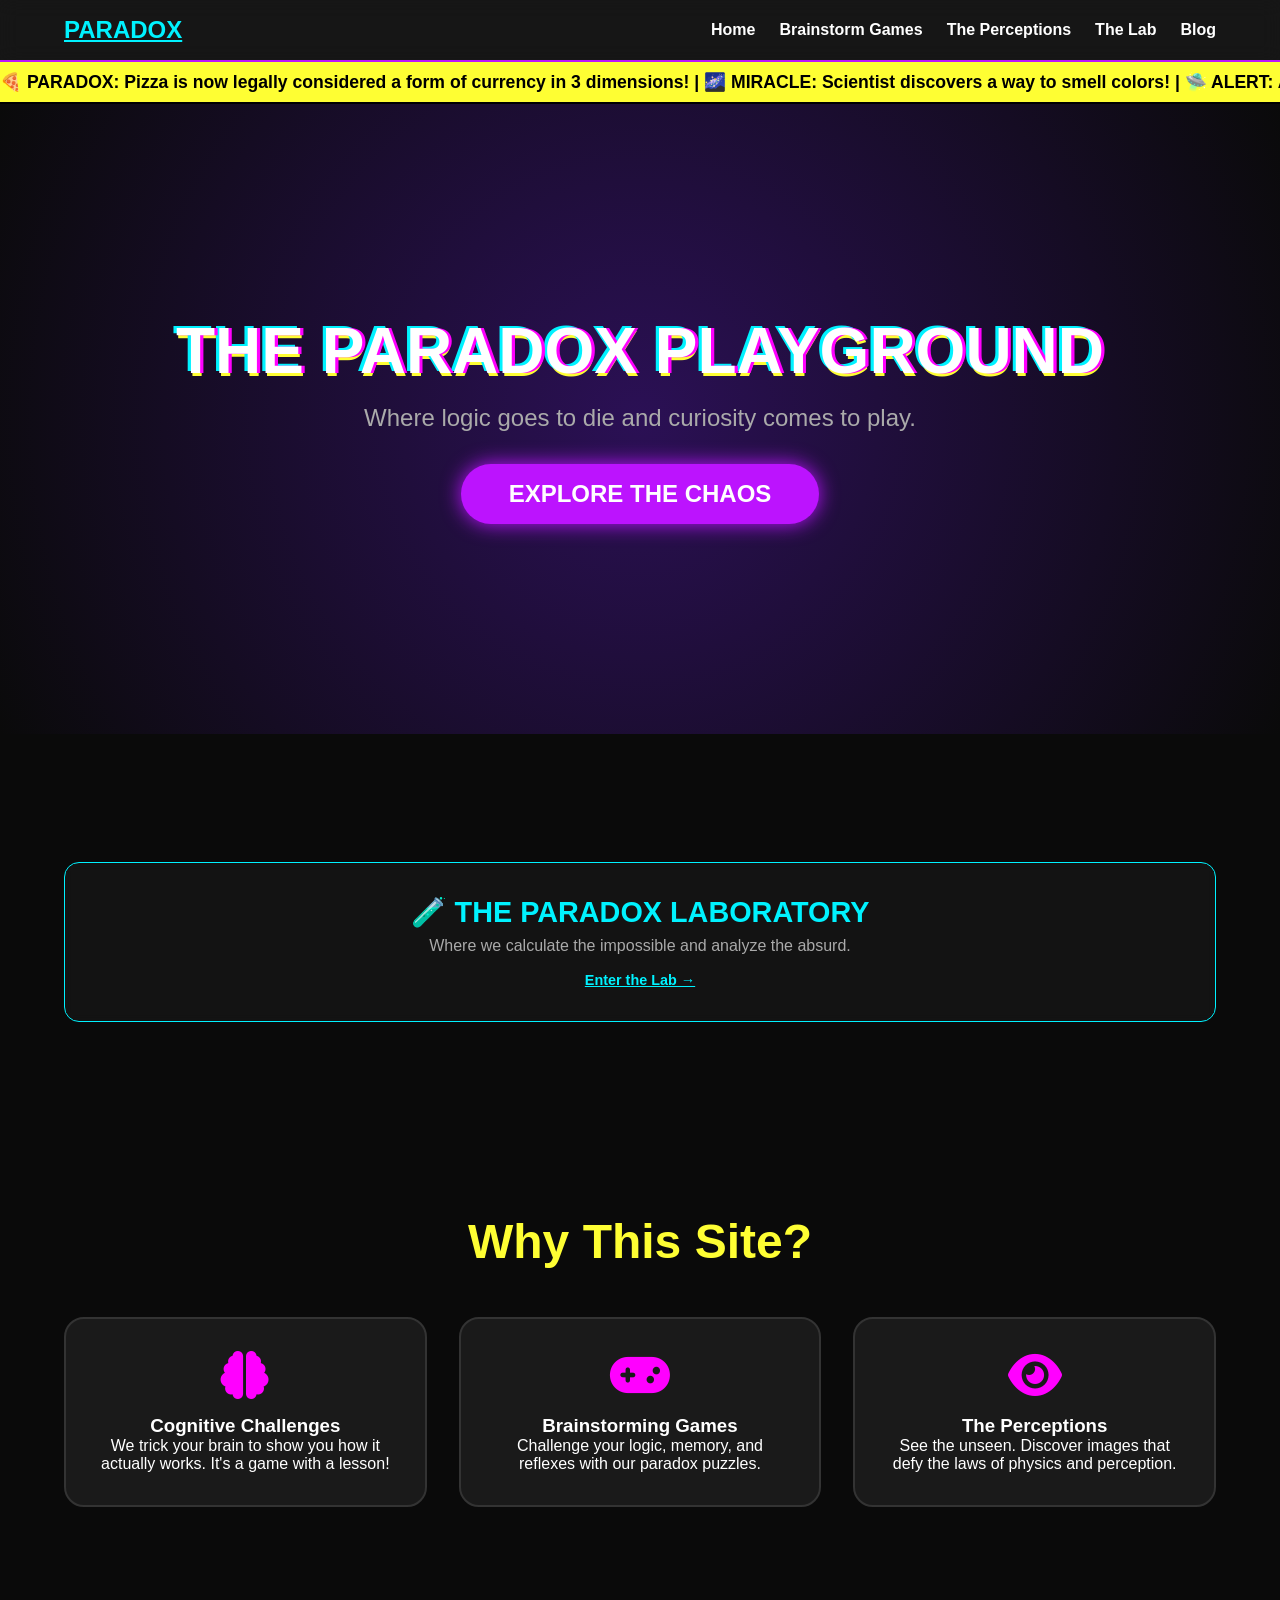
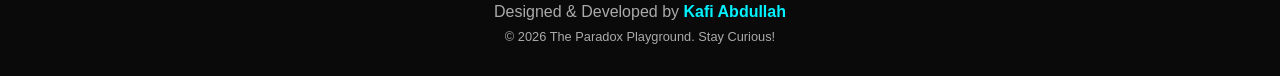
==== index.html @ 70f4ac0e "Add files via upload" ====
<!DOCTYPE html>
<html lang="en">
<head>
    <meta charset="UTF-8">
    <meta name="viewport" content="width=device-width, initial-scale=1.0">
    <title>The Paradox Playground | Enter if You Dare</title>
    <link rel="stylesheet" href="assets/css/style.css">
    <link rel="stylesheet" href="https://cdnjs.cloudflare.com/ajax/libs/font-awesome/6.0.0/css/all.min.css">
</head>
<body id="body-page">

    <nav class="nav">
        <a href="index.html" class="logo">PARADOX</a>
        <ul class="nav-links">
            <li><a href="index,html">Home</a></li>
            <li><a href="games.html">Brainstorm Games</a></li>
            <li><a href="perceptions.html">The Perceptions</a></li>
            <li><a href="lab.html">The Lab</a></li>
            <li><a href="blog.html">Blog</a></li>
        </ul>
        <div class="menu-btn" id="menu-toggle"><i class="fas fa-bars"></i></div>
    </nav>

    <div class="overlay" id="overlay"></div>
    <div class="sidebar" id="sidebar">
        <div class="sidebar-header">
            <h2 class="glitch" style="font-size: 2rem;">PARADOX</h2>
        </div>
        <ul class="sidebar-links">
            <li><a href="index.html">Home</a></li>
            <li><a href="games.html">Brainstorm Games</a></li>
            <li><a href="perceptions.html">The Perceptions</a></li>
            <li><a href="lab.html">The Lab</a></li>
            <li><a href="blog.html">Blog</a></li>
        </ul>
    </div>

    <div class="news-ticker">
        <div class="ticker-content" id="miracle-news">
            Loading the latest miracles...
        </div>
    </div>

    <header class="hero">
        <h1 class="glitch">THE PARADOX PLAYGROUND</h1>
        <p>Where logic goes to die and curiosity comes to play.</p>
        <button class="btn-start" onclick="window.location.href='games.html'">EXPLORE THE CHAOS</button>
    </header>

    <section class="section">
        <div class="lab-banner" onclick="window.location.href='lab.html'">
            <h2>🧪 THE PARADOX LABORATORY</h2>
            <p>Where we calculate the impossible and analyze the absurd.</p>
            <span class="btn-minimal">Enter the Lab &rarr;</span>
        </div>
    </section>

    <section class="section">
        <h2 class="title">Why This Site?</h2>
        <div class="grid">
            <div class="card">
                <i class="fas fa-brain"></i>
                <h3>Cognitive Challenges</h3>
                <p>We trick your brain to show you how it actually works. It's a game with a lesson!</p>
            </div>
            <div class="card">
                <i class="fas fa-gamepad"></i>
                <h3>Brainstorming Games</h3>
                <p>Challenge your logic, memory, and reflexes with our paradox puzzles.</p>
            </div>
            <div class="card">
                <i class="fas fa-eye"></i>
                <h3>The Perceptions</h3>
                <p>See the unseen. Discover images that defy the laws of physics and perception.</p>
            </div>
        </div>
    </section>

    <footer style="text-align: center; padding: 2rem; color: var(--text-gray);">
        <p>Designed & Developed by <a href="https://facebook.com/kafiabdullah.me" target="_blank" style="color: var(--neon-blue); text-decoration: none; font-weight: bold;">Kafi Abdullah</a></p>
        <p style="font-size: 0.8rem; margin-top: 0.5rem;">&copy; 2026 The Paradox Playground. Stay Curious!</p>
    </footer>

    <script src="assets/js/main.js"></script>
</body>
</html>
---- assets/css/style.css ----
:root {
    --neon-pink: #ff00ff;
    --neon-blue: #00f2ff;
    --neon-yellow: #fefe33;
    --dark-bg: #0a0a0a;
    --card-bg: #1a1a1a;
    --text-white: #ffffff;
    --text-gray: #aaaaaa;
    --accent-purple: #bc13fe;
}

* {
    margin: 0;
    padding: 0;
    box-sizing: border-box;
    font-family: 'Comic Sans MS', 'Chalkboard SE', cursive, sans-serif;
}

body {
    background-color: var(--dark-bg);
    color: var(--text-white);
    overflow-x: hidden;
}

/* Glitch Effect */
.glitch {
    position: relative;
    font-size: clamp(2rem, 8vw, 4rem);
    font-weight: bold;
    text-transform: uppercase;
    text-shadow: 0.05em 0 0 var(--neon-pink), -0.05em -0.025em 0 var(--neon-blue),
                 0.025em 0.05em 0 var(--neon-yellow);
    animation: glitch 500ms infinite;
    text-align: center;
}

@keyframes glitch {
    0% { text-shadow: 0.05em 0 0 var(--neon-pink), -0.05em -0.025em 0 var(--neon-blue), 0.025em 0.05em 0 var(--neon-yellow); }
    14% { text-shadow: 0.05em 0 0 var(--neon-pink), -0.05em -0.025em 0 var(--neon-blue), 0.025em 0.05em 0 var(--neon-yellow); }
    15% { text-shadow: -0.05em -0.025em 0 var(--neon-pink), 0.025em 0.05em 0 var(--neon-blue), -0.05em -0.05em 0 var(--neon-yellow); }
    49% { text-shadow: -0.05em -0.025em 0 var(--neon-pink), 0.025em 0.05em 0 var(--neon-blue), -0.05em -0.05em 0 var(--neon-yellow); }
    50% { text-shadow: 0.025em 0.05em 0 var(--neon-pink), 0.05em 0 0 var(--neon-blue), -0.05em -0.025em 0 var(--neon-yellow); }
    99% { text-shadow: 0.025em 0.05em 0 var(--neon-pink), 0.05em 0 0 var(--neon-blue), -0.05em -0.025em 0 var(--neon-yellow); }
    100% { text-shadow: -0.025em 0 0 var(--neon-pink), -0.025em -0.025em 0 var(--neon-blue), -0.025em -0.05em 0 var(--neon-yellow); }
}

/* Navbar */
.nav {
    display: flex;
    justify-content: space-between;
    align-items: center;
    padding: 1rem 5%;
    background: rgba(26, 26, 26, 0.8);
    backdrop-filter: blur(10px);
    position: sticky;
    top: 0;
    z-index: 1000;
    border-bottom: 2px solid var(--accent-purple);
}

.nav .logo {
    color: var(--neon-blue);
    text-decoration: underline;
    font-weight: bold;
    font-size: 1.5rem;
    transition: 0.3s;
}

.nav .logo:hover {
    text-shadow: 0 0 10px var(--neon-blue);
}

.nav-links {
    display: flex;
    gap: 1.5rem;
    list-style: none;
}

.nav-links a {
    color: var(--text-white);
    text-decoration: none;
    font-weight: bold;
    font-size: 1rem;
    transition: 0.3s;
}

.nav-links a:hover {
    color: var(--neon-blue);
    text-shadow: 0 0 10px var(--neon-blue);
}

.menu-btn {
    display: none;
    font-size: 1.5rem;
    cursor: pointer;
    color: var(--text-white);
}

/* Mobile Sidebar */
.sidebar {
    position: fixed;
    top: 0;
    left: -100%;
    width: 280px;
    height: 100%;
    background: var(--card-bg);
    z-index: 2000;
    transition: 0.4s cubic-bezier(0.4, 0, 0.2, 1);
    padding: 2rem;
    box-shadow: 10px 0 30px rgba(0,0,0,0.8);
    border-right: 3px solid var(--accent-purple);
}

.sidebar.active {
    left: 0;
}

.sidebar-header {
    text-align: center;
    margin-bottom: 2rem;
}

.sidebar-links {
    list-style: none;
}

.sidebar-links li {
    margin-bottom: 1.5rem;
}

.sidebar-links a {
    color: var(--text-white);
    text-decoration: none;
    font-size: 1.3rem;
    font-weight: bold;
    display: block;
    padding: 1rem;
    border-radius: 10px;
    transition: 0.3s;
}

.sidebar-links a:hover {
    background: var(--accent-purple);
    color: white;
}

.overlay {
    position: fixed;
    top: 0;
    left: 0;
    width: 100%;
    height: 100%;
    background: rgba(0,0,0,0.7);
    z-index: 1500;
    display: none;
}

.overlay.active {
    display: block;
}

/* Miracle News Ticker */
.news-ticker {
    background: var(--neon-yellow);
    color: black;
    padding: 0.6rem 0;
    overflow: hidden;
    white-space: nowrap;
    font-weight: bold;
    border-bottom: 2px solid black;
}

.ticker-content {
    display: inline-block;
    animation: ticker 40s linear infinite;
    font-size: 1.1rem;
}

@keyframes ticker {
    0% { transform: translateX(100%); }
    100% { transform: translateX(-100%); }
}

/* Hero Section */
.hero {
    min-height: 70vh;
    display: flex;
    flex-direction: column;
    justify-content: center;
    align-items: center;
    text-align: center;
    background: radial-gradient(circle, #2b1055 0%, #0a0a0a 100%);
    padding: 0 5%;
}

.hero p {
    font-size: clamp(1rem, 4vw, 1.5rem);
    color: var(--text-gray);
    margin: 1rem 0 2rem;
}

.btn-start {
    padding: 1rem 3rem;
    font-size: 1.5rem;
    background: var(--accent-purple);
    color: white;
    border: none;
    border-radius: 50px;
    cursor: pointer;
    font-weight: bold;
    box-shadow: 0 0 20px var(--accent-purple);
    transition: 0.3s;
}

.btn-start:hover {
    transform: scale(1.1);
    box-shadow: 0 0 40px var(--accent-purple);
}

/* Grid Layout */
.section {
    padding: 4rem 5%;
}

.title {
    text-align: center;
    font-size: clamp(2rem, 5vw, 3rem);
    margin-bottom: 3rem;
    color: var(--neon-yellow);
}

.grid {
    display: grid;
    grid-template-columns: repeat(auto-fit, minmax(280px, 1fr));
    gap: 2rem;
}

.card {
    background: var(--card-bg);
    padding: 2rem;
    border-radius: 20px;
    border: 2px solid #333;
    text-align: center;
    transition: 0.3s;
    cursor: pointer;
    position: relative;
    overflow: hidden;
}

.card:hover {
    border-color: var(--neon-blue);
    transform: translateY(-10px);
    box-shadow: 0 0 20px var(--neon-blue);
}

.card i {
    font-size: 3rem;
    margin-bottom: 1rem;
    color: var(--neon-pink);
}

/* Lab / Calculator Section */
.lab-container {
    max-width: 800px;
    margin: 0 auto;
    background: var(--card-bg);
    padding: 2rem;
    border-radius: 20px;
    border: 3px solid var(--accent-purple);
    text-align: center;
    box-shadow: 0 0 30px rgba(188, 19, 254, 0.3);
}

.lab-section {
    margin-bottom: 4rem;
    padding: 2rem;
    border-bottom: 1px solid #333;
}

.lab-form {
    display: flex;
    flex-direction: column;
    gap: 1.5rem;
    max-width: 500px;
    margin: 0 auto;
}

.lab-input {
    padding: 1rem;
    border-radius: 10px;
    border: 1px solid #444;
    background: #222;
    color: white;
    font-size: 1.1rem;
}

.btn-calc {
    padding: 1rem;
    background: var(--neon-blue);
    color: black;
    border: none;
    border-radius: 10px;
    font-weight: bold;
    cursor: pointer;
    font-size: 1.2rem;
}

.result-box {
    padding: 2rem;
    background: #000;
    border-radius: 15px;
    border: 1px dashed var(--neon-yellow);
    margin-top: 2rem;
    display: none;
    text-align: left;
}

/* Blog Styles */
.blog-grid {
    display: grid;
    grid-template-columns: repeat(auto-fit, minmax(300px, 1fr));
    gap: 2rem;
}
.blog-post {
    background: var(--card-bg);
    padding: 2rem;
    border-radius: 15px;
    border: 1px solid #333;
    transition: 0.3s;
}
.blog-post:hover { border-color: var(--neon-pink); }
.blog-post h3 { color: var(--neon-blue); margin-bottom: 1rem; }

/* Gallery / Illusion Section */
.illusion-grid {
    display: grid;
    grid-template-columns: repeat(auto-fit, minmax(300px, 1fr));
    gap: 2rem;
}
.illusion-card {
    background: #111;
    padding: 1rem;
    border-radius: 15px;
    text-align: center;
    border: 1px solid #333;
}
.illusion-card img {
    width: 100%;
    border-radius: 10px;
    margin-bottom: 1rem;
}

/* Prank Specifics */
#runaway-btn {
    position: absolute;
    padding: 10px 20px;
    background: red;
    color: white;
    border: none;
    border-radius: 5px;
    cursor: pointer;
}

.game-box {
    background: #222;
    padding: 2rem;
    border-radius: 15px;
    text-align: center;
    margin-top: 2rem;
}

.stroop-word {
    font-size: clamp(2rem, 8vw, 4rem);
    font-weight: bold;
    margin: 1rem 0;
}

.option-btn {
    padding: 1rem 2rem;
    margin: 0.5rem;
    border: none;
    border-radius: 10px;
    cursor: pointer;
    font-size: 1.2rem;
    font-weight: bold;
}

/* Minimalist Lab Banner */
.lab-banner {
    background: rgba(26, 26, 26, 0.6);
    border: 1px solid var(--neon-blue);
    padding: 2rem;
    border-radius: 15px;
    text-align: center;
    margin: 4rem 0;
    cursor: pointer;
    transition: 0.3s;
    backdrop-filter: blur(5px);
}

.lab-banner:hover {
    background: rgba(0, 242, 255, 0.1);
    box-shadow: 0 0 20px var(--neon-blue);
    transform: translateY(-5px);
}

.lab-banner h2 {
    font-size: 1.8rem;
    color: var(--neon-blue);
    margin-bottom: 0.5rem;
    font-weight: bold;
}

.lab-banner p {
    color: var(--text-gray);
    font-size: 1rem;
    margin-bottom: 1rem;
}

.lab-banner .btn-minimal {
    font-size: 0.9rem;
    color: var(--neon-blue);
    text-decoration: underline;
    font-weight: bold;
    cursor: pointer;
}

/* Perception Paradox Banner */
.illusion-banner {
    background: linear-gradient(45deg, var(--accent-purple), var(--neon-blue));
    padding: 3rem;
    border-radius: 30px;
    text-align: center;
    margin: 4rem 0;
    cursor: pointer;
    transition: 0.4s cubic-bezier(0.175, 0.885, 0.32, 1.275);
    border: 4px solid var(--neon-yellow);
    box-shadow: 0 0 30px var(--accent-purple);
}

.illusion-banner:hover {
    transform: scale(1.02);
    box-shadow: 0 0 50px var(--neon-blue);
}

.illusion-banner h2 {
    font-size: 2.5rem;
    color: white;
    text-shadow: 2px 2px 10px rgba(0,0,0,0.5);
}

.illusion-banner p {
    color: white;
    font-weight: bold;
    margin-bottom: 1.5rem;
}

/* Interactive Illusion Cards */
.illusion-grid {
    display: grid;
    grid-template-columns: repeat(auto-fit, minmax(350px, 1fr));
    gap: 2.5rem;
}

.illusion-card {
    background: var(--card-bg);
    border-radius: 25px;
    overflow: hidden;
    border: 2px solid #333;
    transition: 0.3s;
    position: relative;
}

.illusion-card:hover {
    border-color: var(--neon-blue);
}

.illusion-img-container {
    width: 100%;
    height: 250px;
    overflow: hidden;
    position: relative;
}

.illusion-img {
    width: 100%;
    height: 100%;
    object-fit: cover;
    transition: 0.5s;
}

.illusion-card:hover .illusion-img {
    transform: scale(1.1);
}

.illusion-info {
    padding: 1.5rem;
}

.illusion-title {
    font-size: 1.5rem;
    color: var(--neon-blue);
    margin-bottom: 1rem;
    font-weight: bold;
}

.illusion-desc {
    color: var(--text-gray);
    margin-bottom: 1.5rem;
    font-size: 1rem;
    line-height: 1.4;
}

.reveal-btn {
    background: var(--accent-purple);
    color: white;
    border: none;
    padding: 0.7rem 1.2rem;
    border-radius: 8px;
    cursor: pointer;
    font-weight: bold;
    transition: 0.3s;
}

.reveal-btn:hover {
    background: var(--neon-pink);
}

.explanation {
    display: none;
    margin-top: 1rem;
    padding: 1rem;
    background: #000;
    border-radius: 10px;
    border-left: 4px solid var(--neon-yellow);
    color: var(--neon-yellow);
    font-style: italic;
}

/* Responsiveness */
@media (max-width: 768px) {
    .nav-links { display: none; }
    .menu-btn { display: block; }
    .illusion-banner h2 { font-size: 1.8rem; }
}
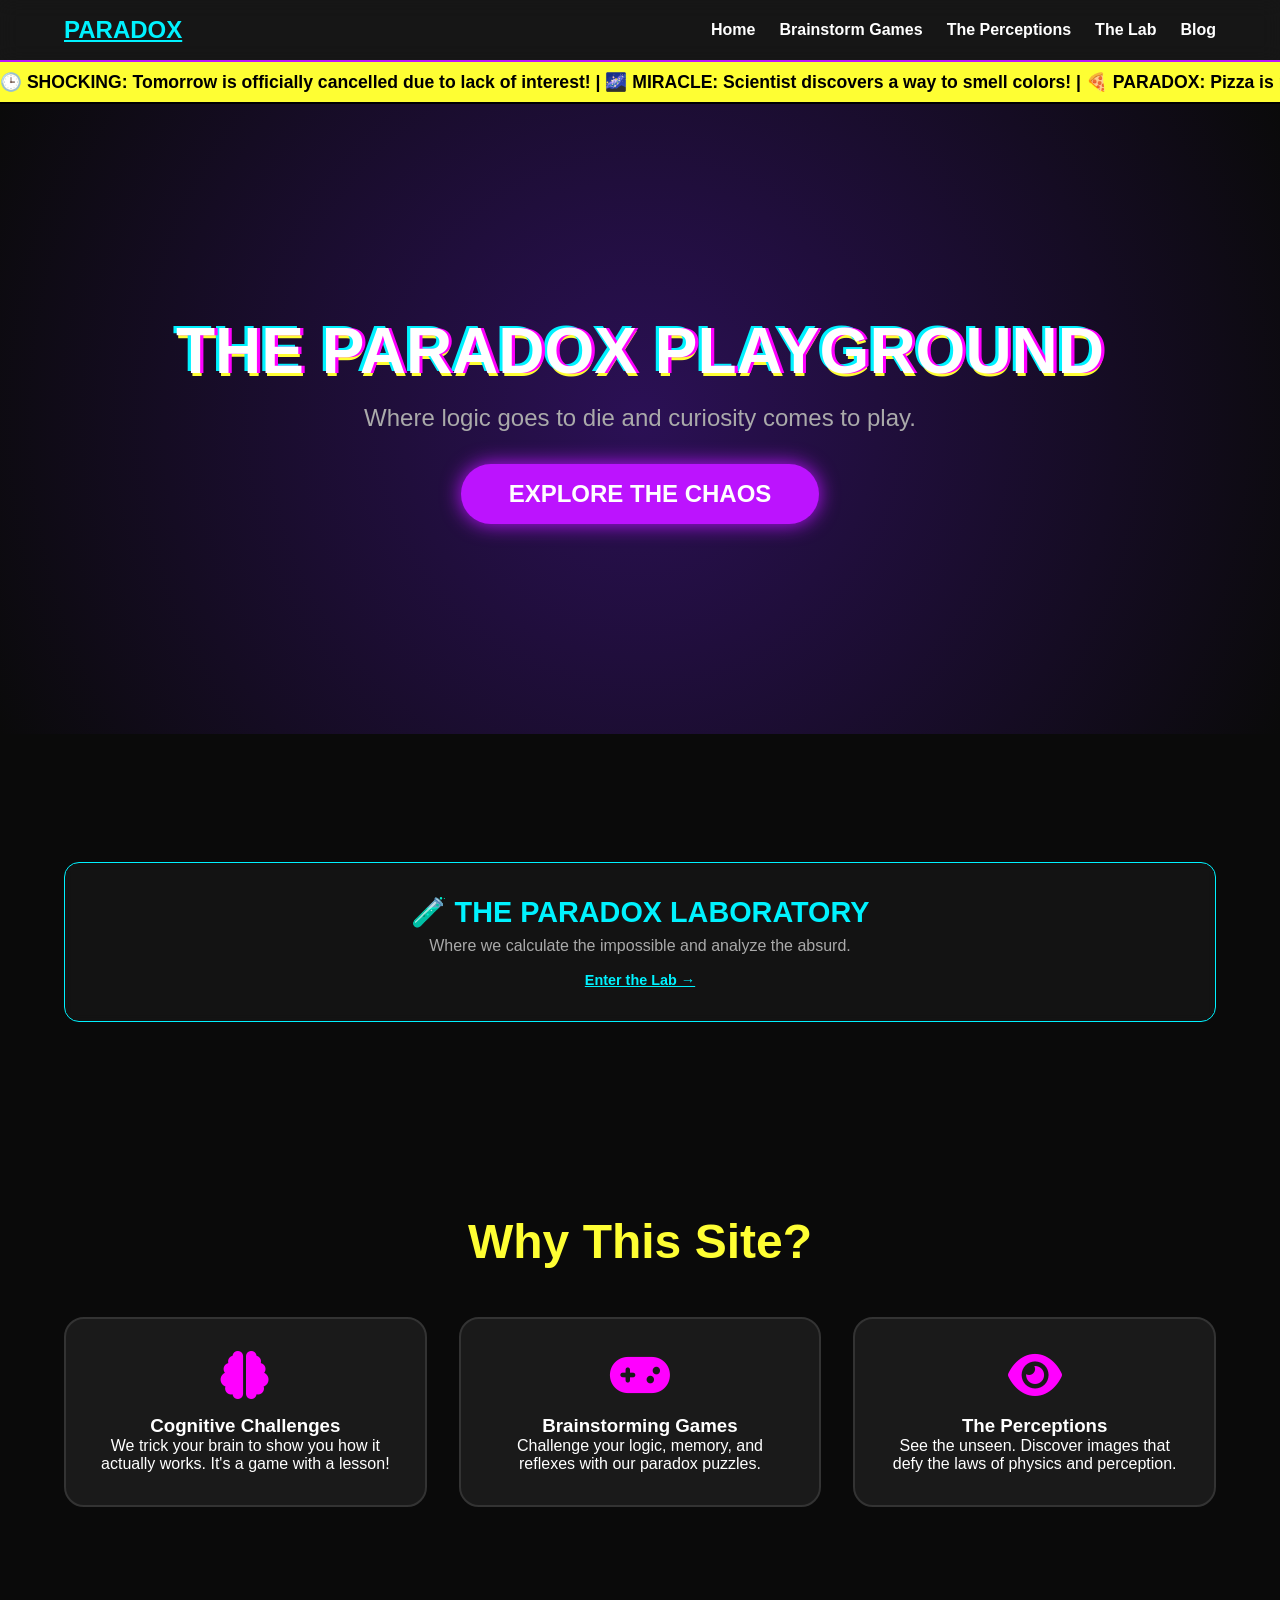
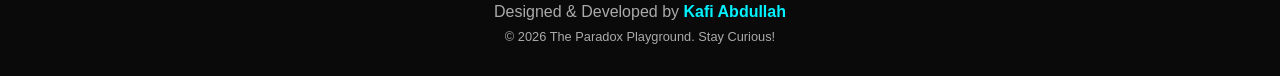
==== commit 754732d4: "Add files via upload" ====
--- a/index.html
+++ b/index.html
@@ -3,8 +3,29 @@
 <head>
     <meta charset="UTF-8">
     <meta name="viewport" content="width=device-width, initial-scale=1.0">
+
+    <!-- Primary Meta Tags -->
     <title>The Paradox Playground | Enter if You Dare</title>
-    <link rel="stylesheet" href="assets/css/style.css">
+    <meta name="title" content="The Paradox Playground | Enter if You Dare">
+    <meta name="description" content="Welcome to The Paradox Playground, where logic goes to die and curiosity comes to play. Explore cognitive pranks, absurd calculations, and mind-bending illusions.">
+    <meta name="keywords" content="paradox, brain games, optical illusions, cognitive pranks, funny calculators, brain teaser, entertainment website">
+    <meta name="author" content="Kafi Abdullah">
+
+    <!-- Open Graph / Facebook -->
+    <meta property="og:type" content="website">
+    <meta property="og:url" content="https://paradoxplayground.onrender.com/">
+    <meta property="og:title" content="The Paradox Playground | Enter if You Dare">
+    <meta property="og:description" content="Welcome to The Paradox Playground, where logic goes to die and curiosity comes to play. Explore cognitive pranks, absurd calculations, and mind-bending illusions.">
+    <meta property="og:image" content="https://paradoxplayground.onrender.com/og-image.jpg">
+
+    <!-- Twitter -->
+    <meta property="twitter:card" content="summary_large_image">
+    <meta property="twitter:url" content="https://paradoxplayground.onrender.com/">
+    <meta property="twitter:title" content="The Paradox Playground | Enter if You Dare">
+    <meta property="twitter:description" content="Welcome to The Paradox Playground, where logic goes to die and curiosity comes to play. Explore cognitive pranks, absurd calculations, and mind-bending illusions.">
+    <meta property="twitter:image" content="https:/paradoxplayground.onrender.com/og-image.jpg">
+
+    <link rel="stylesheet" href="style.css">
     <link rel="stylesheet" href="https://cdnjs.cloudflare.com/ajax/libs/font-awesome/6.0.0/css/all.min.css">
 </head>
 <body id="body-page">
@@ -12,7 +33,7 @@
     <nav class="nav">
         <a href="index.html" class="logo">PARADOX</a>
         <ul class="nav-links">
-            <li><a href="index,html">Home</a></li>
+            <li><a href="index.html">Home</a></li>
             <li><a href="games.html">Brainstorm Games</a></li>
             <li><a href="perceptions.html">The Perceptions</a></li>
             <li><a href="lab.html">The Lab</a></li>
--- a/style.css
+++ b/style.css
@@ -0,0 +1,545 @@
+:root {
+    --neon-pink: #ff00ff;
+    --neon-blue: #00f2ff;
+    --neon-yellow: #fefe33;
+    --dark-bg: #0a0a0a;
+    --card-bg: #1a1a1a;
+    --text-white: #ffffff;
+    --text-gray: #aaaaaa;
+    --accent-purple: #bc13fe;
+}
+
+* {
+    margin: 0;
+    padding: 0;
+    box-sizing: border-box;
+    font-family: 'Comic Sans MS', 'Chalkboard SE', cursive, sans-serif;
+}
+
+body {
+    background-color: var(--dark-bg);
+    color: var(--text-white);
+    overflow-x: hidden;
+}
+
+/* Glitch Effect */
+.glitch {
+    position: relative;
+    font-size: clamp(2rem, 8vw, 4rem);
+    font-weight: bold;
+    text-transform: uppercase;
+    text-shadow: 0.05em 0 0 var(--neon-pink), -0.05em -0.025em 0 var(--neon-blue),
+                 0.025em 0.05em 0 var(--neon-yellow);
+    animation: glitch 500ms infinite;
+    text-align: center;
+}
+
+@keyframes glitch {
+    0% { text-shadow: 0.05em 0 0 var(--neon-pink), -0.05em -0.025em 0 var(--neon-blue), 0.025em 0.05em 0 var(--neon-yellow); }
+    14% { text-shadow: 0.05em 0 0 var(--neon-pink), -0.05em -0.025em 0 var(--neon-blue), 0.025em 0.05em 0 var(--neon-yellow); }
+    15% { text-shadow: -0.05em -0.025em 0 var(--neon-pink), 0.025em 0.05em 0 var(--neon-blue), -0.05em -0.05em 0 var(--neon-yellow); }
+    49% { text-shadow: -0.05em -0.025em 0 var(--neon-pink), 0.025em 0.05em 0 var(--neon-blue), -0.05em -0.05em 0 var(--neon-yellow); }
+    50% { text-shadow: 0.025em 0.05em 0 var(--neon-pink), 0.05em 0 0 var(--neon-blue), -0.05em -0.025em 0 var(--neon-yellow); }
+    99% { text-shadow: 0.025em 0.05em 0 var(--neon-pink), 0.05em 0 0 var(--neon-blue), -0.05em -0.025em 0 var(--neon-yellow); }
+    100% { text-shadow: -0.025em 0 0 var(--neon-pink), -0.025em -0.025em 0 var(--neon-blue), -0.025em -0.05em 0 var(--neon-yellow); }
+}
+
+/* Navbar */
+.nav {
+    display: flex;
+    justify-content: space-between;
+    align-items: center;
+    padding: 1rem 5%;
+    background: rgba(26, 26, 26, 0.8);
+    backdrop-filter: blur(10px);
+    position: sticky;
+    top: 0;
+    z-index: 1000;
+    border-bottom: 2px solid var(--accent-purple);
+}
+
+.nav .logo {
+    color: var(--neon-blue);
+    text-decoration: underline;
+    font-weight: bold;
+    font-size: 1.5rem;
+    transition: 0.3s;
+}
+
+.nav .logo:hover {
+    text-shadow: 0 0 10px var(--neon-blue);
+}
+
+.nav-links {
+    display: flex;
+    gap: 1.5rem;
+    list-style: none;
+}
+
+.nav-links a {
+    color: var(--text-white);
+    text-decoration: none;
+    font-weight: bold;
+    font-size: 1rem;
+    transition: 0.3s;
+}
+
+.nav-links a:hover {
+    color: var(--neon-blue);
+    text-shadow: 0 0 10px var(--neon-blue);
+}
+
+.menu-btn {
+    display: none;
+    font-size: 1.5rem;
+    cursor: pointer;
+    color: var(--text-white);
+}
+
+/* Mobile Sidebar */
+.sidebar {
+    position: fixed;
+    top: 0;
+    left: -100%;
+    width: 280px;
+    height: 100%;
+    background: var(--card-bg);
+    z-index: 2000;
+    transition: 0.4s cubic-bezier(0.4, 0, 0.2, 1);
+    padding: 2rem;
+    box-shadow: 10px 0 30px rgba(0,0,0,0.8);
+    border-right: 3px solid var(--accent-purple);
+}
+
+.sidebar.active {
+    left: 0;
+}
+
+.sidebar-header {
+    text-align: center;
+    margin-bottom: 2rem;
+}
+
+.sidebar-links {
+    list-style: none;
+}
+
+.sidebar-links li {
+    margin-bottom: 1.5rem;
+}
+
+.sidebar-links a {
+    color: var(--text-white);
+    text-decoration: none;
+    font-size: 1.3rem;
+    font-weight: bold;
+    display: block;
+    padding: 1rem;
+    border-radius: 10px;
+    transition: 0.3s;
+}
+
+.sidebar-links a:hover {
+    background: var(--accent-purple);
+    color: white;
+}
+
+.overlay {
+    position: fixed;
+    top: 0;
+    left: 0;
+    width: 100%;
+    height: 100%;
+    background: rgba(0,0,0,0.7);
+    z-index: 1500;
+    display: none;
+}
+
+.overlay.active {
+    display: block;
+}
+
+/* Miracle News Ticker */
+.news-ticker {
+    background: var(--neon-yellow);
+    color: black;
+    padding: 0.6rem 0;
+    overflow: hidden;
+    white-space: nowrap;
+    font-weight: bold;
+    border-bottom: 2px solid black;
+}
+
+.ticker-content {
+    display: inline-block;
+    animation: ticker 40s linear infinite;
+    font-size: 1.1rem;
+}
+
+@keyframes ticker {
+    0% { transform: translateX(100%); }
+    100% { transform: translateX(-100%); }
+}
+
+/* Hero Section */
+.hero {
+    min-height: 70vh;
+    display: flex;
+    flex-direction: column;
+    justify-content: center;
+    align-items: center;
+    text-align: center;
+    background: radial-gradient(circle, #2b1055 0%, #0a0a0a 100%);
+    padding: 0 5%;
+}
+
+.hero p {
+    font-size: clamp(1rem, 4vw, 1.5rem);
+    color: var(--text-gray);
+    margin: 1rem 0 2rem;
+}
+
+.btn-start {
+    padding: 1rem 3rem;
+    font-size: 1.5rem;
+    background: var(--accent-purple);
+    color: white;
+    border: none;
+    border-radius: 50px;
+    cursor: pointer;
+    font-weight: bold;
+    box-shadow: 0 0 20px var(--accent-purple);
+    transition: 0.3s;
+}
+
+.btn-start:hover {
+    transform: scale(1.1);
+    box-shadow: 0 0 40px var(--accent-purple);
+}
+
+/* Grid Layout */
+.section {
+    padding: 4rem 5%;
+}
+
+.title {
+    text-align: center;
+    font-size: clamp(2rem, 5vw, 3rem);
+    margin-bottom: 3rem;
+    color: var(--neon-yellow);
+}
+
+.grid {
+    display: grid;
+    grid-template-columns: repeat(auto-fit, minmax(280px, 1fr));
+    gap: 2rem;
+}
+
+.card {
+    background: var(--card-bg);
+    padding: 2rem;
+    border-radius: 20px;
+    border: 2px solid #333;
+    text-align: center;
+    transition: 0.3s;
+    cursor: pointer;
+    position: relative;
+    overflow: hidden;
+}
+
+.card:hover {
+    border-color: var(--neon-blue);
+    transform: translateY(-10px);
+    box-shadow: 0 0 20px var(--neon-blue);
+}
+
+.card i {
+    font-size: 3rem;
+    margin-bottom: 1rem;
+    color: var(--neon-pink);
+}
+
+/* Lab / Calculator Section */
+.lab-container {
+    max-width: 800px;
+    margin: 0 auto;
+    background: var(--card-bg);
+    padding: 2rem;
+    border-radius: 20px;
+    border: 3px solid var(--accent-purple);
+    text-align: center;
+    box-shadow: 0 0 30px rgba(188, 19, 254, 0.3);
+}
+
+.lab-section {
+    margin-bottom: 4rem;
+    padding: 2rem;
+    border-bottom: 1px solid #333;
+}
+
+.lab-form {
+    display: flex;
+    flex-direction: column;
+    gap: 1.5rem;
+    max-width: 500px;
+    margin: 0 auto;
+}
+
+.lab-input {
+    padding: 1rem;
+    border-radius: 10px;
+    border: 1px solid #444;
+    background: #222;
+    color: white;
+    font-size: 1.1rem;
+}
+
+.btn-calc {
+    padding: 1rem;
+    background: var(--neon-blue);
+    color: black;
+    border: none;
+    border-radius: 10px;
+    font-weight: bold;
+    cursor: pointer;
+    font-size: 1.2rem;
+}
+
+.result-box {
+    padding: 2rem;
+    background: #000;
+    border-radius: 15px;
+    border: 1px dashed var(--neon-yellow);
+    margin-top: 2rem;
+    display: none;
+    text-align: left;
+}
+
+/* Blog Styles */
+.blog-grid {
+    display: grid;
+    grid-template-columns: repeat(auto-fit, minmax(300px, 1fr));
+    gap: 2rem;
+}
+.blog-post {
+    background: var(--card-bg);
+    padding: 2rem;
+    border-radius: 15px;
+    border: 1px solid #333;
+    transition: 0.3s;
+}
+.blog-post:hover { border-color: var(--neon-pink); }
+.blog-post h3 { color: var(--neon-blue); margin-bottom: 1rem; }
+
+/* Gallery / Illusion Section */
+.illusion-grid {
+    display: grid;
+    grid-template-columns: repeat(auto-fit, minmax(300px, 1fr));
+    gap: 2rem;
+}
+.illusion-card {
+    background: #111;
+    padding: 1rem;
+    border-radius: 15px;
+    text-align: center;
+    border: 1px solid #333;
+}
+.illusion-card img {
+    width: 100%;
+    border-radius: 10px;
+    margin-bottom: 1rem;
+}
+
+/* Prank Specifics */
+#runaway-btn {
+    position: absolute;
+    padding: 10px 20px;
+    background: red;
+    color: white;
+    border: none;
+    border-radius: 5px;
+    cursor: pointer;
+}
+
+.game-box {
+    background: #222;
+    padding: 2rem;
+    border-radius: 15px;
+    text-align: center;
+    margin-top: 2rem;
+}
+
+.stroop-word {
+    font-size: clamp(2rem, 8vw, 4rem);
+    font-weight: bold;
+    margin: 1rem 0;
+}
+
+.option-btn {
+    padding: 1rem 2rem;
+    margin: 0.5rem;
+    border: none;
+    border-radius: 10px;
+    cursor: pointer;
+    font-size: 1.2rem;
+    font-weight: bold;
+}
+
+/* Minimalist Lab Banner */
+.lab-banner {
+    background: rgba(26, 26, 26, 0.6);
+    border: 1px solid var(--neon-blue);
+    padding: 2rem;
+    border-radius: 15px;
+    text-align: center;
+    margin: 4rem 0;
+    cursor: pointer;
+    transition: 0.3s;
+    backdrop-filter: blur(5px);
+}
+
+.lab-banner:hover {
+    background: rgba(0, 242, 255, 0.1);
+    box-shadow: 0 0 20px var(--neon-blue);
+    transform: translateY(-5px);
+}
+
+.lab-banner h2 {
+    font-size: 1.8rem;
+    color: var(--neon-blue);
+    margin-bottom: 0.5rem;
+    font-weight: bold;
+}
+
+.lab-banner p {
+    color: var(--text-gray);
+    font-size: 1rem;
+    margin-bottom: 1rem;
+}
+
+.lab-banner .btn-minimal {
+    font-size: 0.9rem;
+    color: var(--neon-blue);
+    text-decoration: underline;
+    font-weight: bold;
+    cursor: pointer;
+}
+
+/* Perception Paradox Banner */
+.illusion-banner {
+    background: linear-gradient(45deg, var(--accent-purple), var(--neon-blue));
+    padding: 3rem;
+    border-radius: 30px;
+    text-align: center;
+    margin: 4rem 0;
+    cursor: pointer;
+    transition: 0.4s cubic-bezier(0.175, 0.885, 0.32, 1.275);
+    border: 4px solid var(--neon-yellow);
+    box-shadow: 0 0 30px var(--accent-purple);
+}
+
+.illusion-banner:hover {
+    transform: scale(1.02);
+    box-shadow: 0 0 50px var(--neon-blue);
+}
+
+.illusion-banner h2 {
+    font-size: 2.5rem;
+    color: white;
+    text-shadow: 2px 2px 10px rgba(0,0,0,0.5);
+}
+
+.illusion-banner p {
+    color: white;
+    font-weight: bold;
+    margin-bottom: 1.5rem;
+}
+
+/* Interactive Illusion Cards */
+.illusion-grid {
+    display: grid;
+    grid-template-columns: repeat(auto-fit, minmax(350px, 1fr));
+    gap: 2.5rem;
+}
+
+.illusion-card {
+    background: var(--card-bg);
+    border-radius: 25px;
+    overflow: hidden;
+    border: 2px solid #333;
+    transition: 0.3s;
+    position: relative;
+}
+
+.illusion-card:hover {
+    border-color: var(--neon-blue);
+}
+
+.illusion-img-container {
+    width: 100%;
+    height: 250px;
+    overflow: hidden;
+    position: relative;
+}
+
+.illusion-img {
+    width: 100%;
+    height: 100%;
+    object-fit: cover;
+    transition: 0.5s;
+}
+
+.illusion-card:hover .illusion-img {
+    transform: scale(1.1);
+}
+
+.illusion-info {
+    padding: 1.5rem;
+}
+
+.illusion-title {
+    font-size: 1.5rem;
+    color: var(--neon-blue);
+    margin-bottom: 1rem;
+    font-weight: bold;
+}
+
+.illusion-desc {
+    color: var(--text-gray);
+    margin-bottom: 1.5rem;
+    font-size: 1rem;
+    line-height: 1.4;
+}
+
+.reveal-btn {
+    background: var(--accent-purple);
+    color: white;
+    border: none;
+    padding: 0.7rem 1.2rem;
+    border-radius: 8px;
+    cursor: pointer;
+    font-weight: bold;
+    transition: 0.3s;
+}
+
+.reveal-btn:hover {
+    background: var(--neon-pink);
+}
+
+.explanation {
+    display: none;
+    margin-top: 1rem;
+    padding: 1rem;
+    background: #000;
+    border-radius: 10px;
+    border-left: 4px solid var(--neon-yellow);
+    color: var(--neon-yellow);
+    font-style: italic;
+}
+
+/* Responsiveness */
+@media (max-width: 768px) {
+    .nav-links { display: none; }
+    .menu-btn { display: block; }
+    .illusion-banner h2 { font-size: 1.8rem; }
+}
